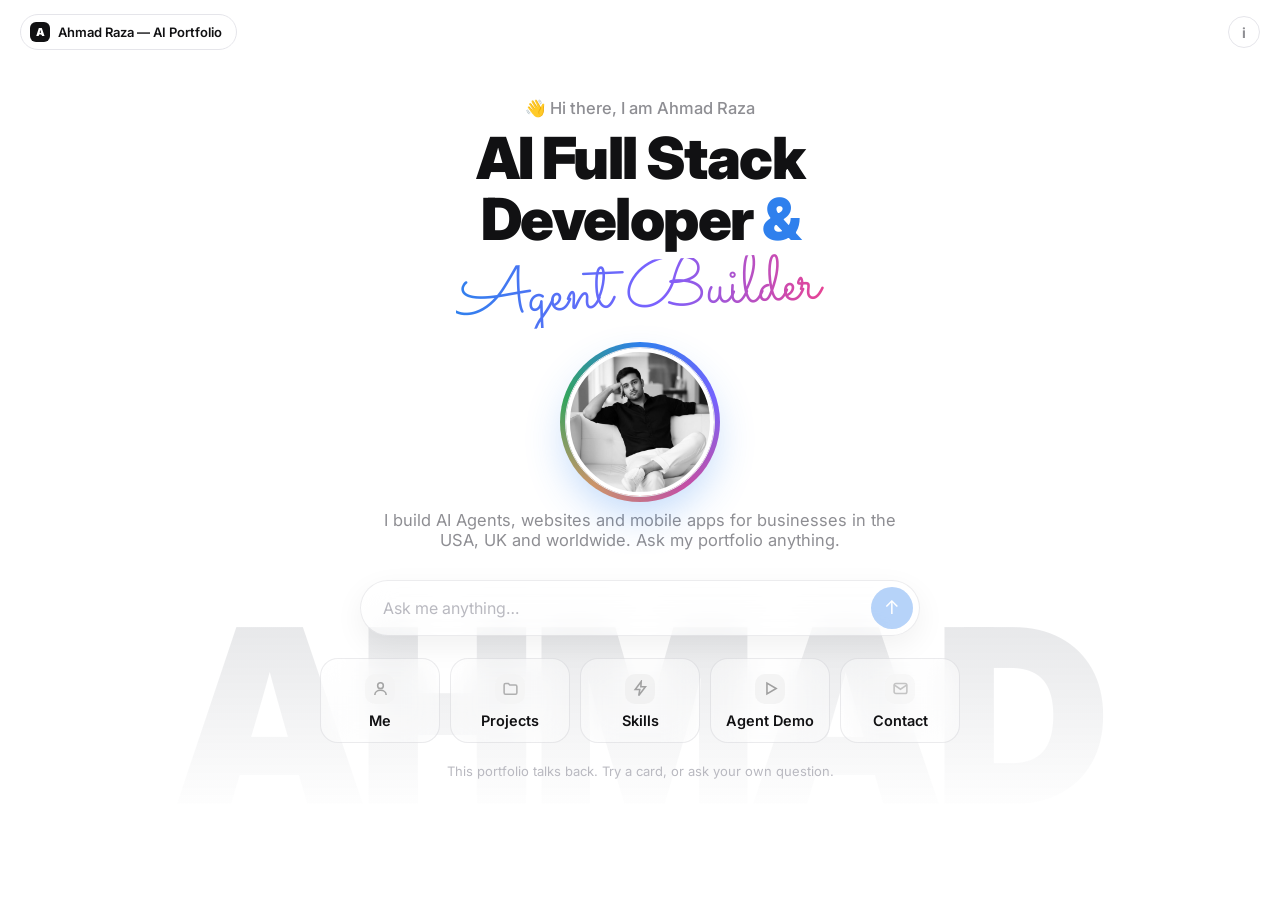
==== index.html @ c43556b7 "Match reference fluid physics: velocity dissipation 3 for slow local dye, full saturation colours" ====
<!DOCTYPE html>
<html lang="en">
<head>
<meta charset="UTF-8">
<meta name="viewport" content="width=device-width, initial-scale=1.0">
<title>Ahmad Raza — AI Full Stack Developer</title>
<link href="https://fonts.googleapis.com/css2?family=Sacramento&display=swap" rel="stylesheet">
<link rel="preconnect" href="https://fonts.googleapis.com">
<link href="https://fonts.googleapis.com/css2?family=Inter:wght@400;500;600;700;800;900&display=swap" rel="stylesheet">
<link rel="stylesheet" href="style.css?v=27">
</head>
<body>
<canvas id="fluid"></canvas>

<div class="topbar">
  <div class="brand-pill" id="homeBtn"><span class="mk">A</span> Ahmad Raza — AI Portfolio</div>
  <button id="backBtn">&#8249; Back</button>
  <div class="top-mid" id="topMid"><span class="av photo"></span> Ahmad Raza</div>
  <div class="info-dot">i</div>
</div>

<div class="scroll" id="scroll">
  <div class="watermark" id="wm">AHMAD</div>

  <!-- HOME -->
  <div class="home" id="home">
    <div class="greet">👋 Hi there, I am Ahmad Raza</div>
    <h1>AI Full Stack<br>Developer <span class="blue">&amp;</span><br><span class="script-grad">Agent Builder</span></h1>     <div class="avatar-ring"><div class="avatar-big photo"></div></div>     <p class="hero-sub">I build AI Agents, websites and mobile apps for businesses in the USA, UK and worldwide. Ask my portfolio anything.</p>
    <div class="askbar">
      <input id="askIn" type="text" placeholder="Ask me anything…" autocomplete="off">
      <button class="sendbtn" id="askSend" disabled>↑</button>
    </div>
    <div class="quick">
      <div class="qcard" data-q="me"><span class="qi" style="background:#E6F7F4"><svg viewBox="0 0 24 24" fill="none" stroke="#0E9594" stroke-width="2.2"><circle cx="12" cy="8" r="4"/><path d="M4 21c0-4 3.6-6.5 8-6.5s8 2.5 8 6.5"/></svg></span>Me</div>
      <div class="qcard" data-q="projects"><span class="qi" style="background:#EAF7EC"><svg viewBox="0 0 24 24" fill="none" stroke="#34A853" stroke-width="2.2"><path d="M3 7a2 2 0 0 1 2-2h4l2 2h8a2 2 0 0 1 2 2v9a2 2 0 0 1-2 2H5a2 2 0 0 1-2-2z"/></svg></span>Projects</div>
      <div class="qcard" data-q="skills"><span class="qi" style="background:#F1EAFD"><svg viewBox="0 0 24 24" fill="none" stroke="#7B61FF" stroke-width="2.2"><path d="M13 2 4.5 13.5H11L9.5 22 19 9.5h-6.5z"/></svg></span>Skills</div>
      <div class="qcard" data-q="demo"><span class="qi" style="background:#FDEAF3"><svg viewBox="0 0 24 24" fill="none" stroke="#E84393" stroke-width="2.2"><path d="M7 4.5v15l13-7.5z"/></svg></span>Agent Demo</div>
      <div class="qcard" data-q="contact"><span class="qi" style="background:#FFF3E0"><svg viewBox="0 0 24 24" fill="none" stroke="#F2994A" stroke-width="2.2"><rect x="3" y="5" width="18" height="14" rx="2.5"/><path d="m3 7 9 6 9-6"/></svg></span>Contact</div>
    </div>
    <div class="hint">This portfolio talks back. Try a card, or ask your own question.</div>
  </div>

  <!-- CHAT -->
  <div class="chatview" id="chat"></div>
</div>

<div class="composer" id="composer" style="display:none">
  <div class="composer-in">
    <div class="tabs">
      <button class="tab" data-q="me">Me</button>
      <button class="tab" data-q="projects">Projects</button>
      <button class="tab" data-q="skills">Skills</button>
      <button class="tab" data-q="demo">Agent Demo</button>
      <button class="tab" data-q="contact">Contact</button>
    </div>
    <div class="askbar" style="margin-top:0">
      <input id="chatIn" type="text" placeholder="Ask me anything…" autocomplete="off">
      <button class="sendbtn" id="chatSend" disabled>↑</button>
    </div>
    <div class="powered">Ahmad Raza — AI Full Stack Developer</div>
  </div>
</div>








<script src="fluid.js?v=20"></script>


<script src="app.js?v=27"></script>
</body>
</html>
---- style.css ----
:root{
  --ink:#111113; --mut:#8E8E93; --blue:#2F80ED; --fill:#F2F2F7; --line:#E5E5EA;
  --rad:22px;
}
*{margin:0;padding:0;box-sizing:border-box}
html,body{height:100%}
body{background:#fff;color:var(--ink);font-family:Inter,system-ui,-apple-system,sans-serif;display:flex;flex-direction:column;overflow:hidden}
button{font-family:Inter}
::-webkit-scrollbar{width:0;height:0}

/* top bar */
.topbar{display:flex;align-items:center;justify-content:space-between;padding:14px 20px;flex:0 0 auto}
.brand-pill{display:inline-flex;align-items:center;gap:8px;border:1px solid var(--line);border-radius:999px;padding:7px 14px 7px 9px;font-size:13px;font-weight:600;background:#fff cursor:pointer}
.brand-pill{cursor:pointer;background:#fff}
.brand-pill:hover{background:var(--fill)}
.brand-pill .mk{width:20px;height:20px;border-radius:6px;background:#111113;color:#fff;display:flex;align-items:center;justify-content:center;font-size:11px;font-weight:900}
.top-mid{display:none;align-items:center;gap:9px;font-weight:700;font-size:15px}
.top-mid .av{width:30px;height:30px;border-radius:50%;background:linear-gradient(135deg,#2F80ED,#7B61FF);color:#fff;display:flex;align-items:center;justify-content:center;font-size:12px;font-weight:800}
.info-dot{width:32px;height:32px;border-radius:50%;border:1px solid var(--line);display:flex;align-items:center;justify-content:center;color:var(--mut);font-weight:700;font-size:14px;background:#fff}

/* scroll area */
.scroll{flex:1;overflow-y:auto;position:relative}
.watermark{position:fixed;left:50%;transform:translateX(-50%);bottom:86px;font-weight:900;font-size:19vw;line-height:.8;color:transparent;background:linear-gradient(rgba(15,23,42,.10),rgba(15,23,42,0));-webkit-background-clip:text;background-clip:text;z-index:0;pointer-events:none;letter-spacing:-4px;white-space:nowrap;user-select:none}

/* home hero */
.home{position:relative;z-index:1;max-width:700px;margin:0 auto;padding:34px 20px 170px;text-align:center}
.greet{color:var(--mut);font-size:16.5px;font-weight:500;margin-bottom:10px}
.home h1{font-size:clamp(40px,7vw,58px);font-weight:900;letter-spacing:-1.6px;line-height:1.06}
.home h1 .blue{color:var(--blue)}
.avatar-big{width:118px;height:118px;border-radius:50%;margin:26px auto 6px;background:linear-gradient(135deg,#2F80ED,#7B61FF);display:flex;align-items:center;justify-content:center;color:#fff;font-size:42px;font-weight:900;letter-spacing:-1px;box-shadow:0 18px 40px rgba(47,128,237,.30);border:4px solid #fff;outline:1px solid var(--line)}
.hero-sub{color:var(--mut);font-size:16.5px;max-width:520px;margin:14px auto 0}
.askbar{margin:30px auto 0;max-width:560px;display:flex;align-items:center;gap:8px;background:rgba(255,255,255,.35);-webkit-backdrop-filter:blur(16px) saturate(1.2);backdrop-filter:blur(16px) saturate(1.2);border:1px solid rgba(15,23,42,.08);border-radius:999px;padding:6px 6px 6px 22px;box-shadow:0 10px 30px rgba(17,17,19,.06)}
.askbar input{flex:1;border:none;outline:none;font-size:16px;font-family:Inter;color:var(--ink);background:transparent;min-width:0}
.askbar input::placeholder{color:#B9B9C0}
.sendbtn{width:42px;height:42px;border-radius:50%;border:none;background:var(--blue);color:#fff;font-size:19px;cursor:pointer;display:flex;align-items:center;justify-content:center;flex:0 0 auto;transition:transform .15s,opacity .15s}
.sendbtn:disabled{opacity:.35;cursor:default}
.sendbtn:not(:disabled):hover{transform:scale(1.07)}
.quick{display:grid;grid-template-columns:repeat(5,1fr);gap:10px;max-width:640px;margin:22px auto 0}
@media(max-width:640px){.quick{grid-template-columns:repeat(3,1fr)}}
.qcard{background:rgba(255,255,255,.35);-webkit-backdrop-filter:blur(16px) saturate(1.2);backdrop-filter:blur(16px) saturate(1.2);border:1px solid rgba(15,23,42,.08);border-radius:18px;padding:15px 8px 13px;cursor:pointer;font-weight:600;font-size:14.5px;display:flex;flex-direction:column;align-items:center;gap:8px;transition:background .2s,transform .2s,box-shadow .2s}
.qcard:hover{background:var(--fill);transform:translateY(-2px)}
.qcard .qi{width:30px;height:30px;border-radius:10px;display:flex;align-items:center;justify-content:center}
.qcard .qi svg{width:17px;height:17px}
.hint{color:#B9B9C0;font-size:13px;margin-top:20px}

/* chat view */
.chatview{display:none;position:relative;z-index:1;max-width:700px;margin:0 auto;padding:10px 20px 180px;width:100%}
.msg{max-width:86%;padding:12px 16px;border-radius:20px;font-size:15.5px;line-height:1.55;margin-bottom:12px;animation:pop .3s ease}
@keyframes pop{from{opacity:0;transform:translateY(7px)}}
.msg.me{background:var(--blue);color:#fff;border-bottom-right-radius:7px;margin-left:auto;width:fit-content}
.msg.bot{background:#fff;margin-right:auto;width:100%;max-width:100%;padding:2px 0}
.msg.bot p{margin-bottom:10px}
.msg.bot p:last-child{margin-bottom:0}
.msg.bot a{color:var(--blue);text-decoration:none;font-weight:600}
.msg.bot h3{font-size:26px;font-weight:800;letter-spacing:-.6px;margin:4px 0 12px}
.msg.bot h4{font-size:16.5px;font-weight:800;margin:18px 0 9px;display:flex;align-items:center;gap:8px}
.msg.bot h4:first-child{margin-top:2px}
.typing{display:inline-flex;gap:5px;background:var(--fill);border-radius:999px;padding:12px 16px;margin-bottom:12px}
.typing i{width:7px;height:7px;border-radius:50%;background:#A9A9B2;animation:bl 1s infinite}
.typing i:nth-child(2){animation-delay:.15s}.typing i:nth-child(3){animation-delay:.3s}
@keyframes bl{0%,100%{opacity:.3}50%{opacity:1}}

/* rich blocks */
.profile-card{background:var(--fill);border-radius:var(--rad);padding:22px;display:flex;gap:18px;align-items:flex-start;margin-bottom:14px}
.profile-card .av{width:72px;height:72px;border-radius:50%;background:linear-gradient(135deg,#2F80ED,#7B61FF);color:#fff;display:flex;align-items:center;justify-content:center;font-size:25px;font-weight:900;flex:0 0 auto}
.profile-card .nm{font-size:21px;font-weight:800;letter-spacing:-.4px;display:flex;align-items:center;gap:9px;flex-wrap:wrap}
.live{display:inline-flex;align-items:center;gap:6px;background:#E7F8EE;color:#12805C;font-size:12px;font-weight:700;border-radius:999px;padding:4px 10px}
.live i{width:7px;height:7px;border-radius:50%;background:#22B573}
.prow{color:var(--mut);font-size:14px;margin-top:3px}
.prow b{color:var(--ink);font-weight:600}
.btn{display:inline-block;background:#111113;color:#fff;font-weight:600;padding:12px 24px;border-radius:999px;text-decoration:none;font-size:15px;border:none;cursor:pointer;transition:transform .15s}
.btn:hover{transform:translateY(-1px)}
.btn.blue{background:var(--blue)}
.pills{display:flex;flex-wrap:wrap;gap:8px;margin-bottom:6px}
.pillb{background:#1A1A1E;color:#fff;font-size:13.5px;font-weight:600;border-radius:999px;padding:8px 15px}
.pillb.light{background:var(--fill);color:var(--ink)}
.carousel{display:flex;gap:14px;overflow-x:auto;scroll-snap-type:x mandatory;padding:4px 2px 12px;margin:0 -2px}
.pcard{flex:0 0 270px;scroll-snap-align:start;border-radius:var(--rad);overflow:hidden;position:relative;height:330px;text-decoration:none;display:block;background:#111}
.pcard img{position:absolute;inset:0;width:100%;height:100%;object-fit:cover;object-position:top center}
.pcard .shade{position:absolute;inset:0;background:linear-gradient(180deg,rgba(0,0,0,.05) 40%,rgba(0,0,0,.78))}
.pcard .pc-in{position:absolute;inset:auto 0 0 0;padding:18px;color:#fff}
.pcard .tag{display:inline-block;background:rgba(255,255,255,.2);backdrop-filter:blur(6px);font-size:11.5px;font-weight:700;border-radius:999px;padding:4px 10px;margin-bottom:9px;text-transform:uppercase;letter-spacing:.6px}
.pcard .tt{font-size:22px;font-weight:800;line-height:1.15;letter-spacing:-.4px}
.pcard .ds{font-size:13.5px;opacity:.88;margin-top:5px;line-height:1.45}
.pc-nav{display:flex;gap:8px;margin:2px 0 12px}
.pc-nav button{width:36px;height:36px;border-radius:50%;border:1px solid var(--line);background:#fff;cursor:pointer;font-size:15px;color:var(--ink)}
.pc-nav button:hover{background:var(--fill)}
.chips{display:flex;flex-wrap:wrap;gap:8px;margin:4px 0 14px}
.chip{background:#fff;border:1.5px solid #111113;color:#111113;font-weight:600;font-size:14px;padding:9px 16px;border-radius:999px;cursor:pointer;transition:.15s}
.chip:hover{background:#111113;color:#fff}
.confirm{background:#EAF9F0;border:1.5px solid #2FBF71;border-radius:18px;padding:15px 17px;color:#14532D;font-size:14.5px;margin-bottom:12px;animation:pop .35s ease}
.confirm b{font-size:15.5px}
.linklist{list-style:none;margin:0 0 14px}
.linklist li{padding:9px 0;border-bottom:1px solid var(--line);font-size:15.5px}
.linklist li:last-child{border-bottom:none}
.linklist a{color:var(--blue);font-weight:600;text-decoration:none}
.linklist .lb{color:var(--mut);font-size:13px;display:block}

/* composer */
.composer{flex:0 0 auto;position:relative;z-index:5;background:linear-gradient(180deg,rgba(255,255,255,0),#fff 34%);padding:16px 16px 10px}
.composer-in{max-width:700px;margin:0 auto}
.tabs{display:flex;gap:8px;justify-content:center;margin-bottom:11px;flex-wrap:wrap}
.tab{border:1px solid var(--line);background:#fff;border-radius:999px;padding:8px 17px;font-size:14px;font-weight:600;cursor:pointer;color:var(--ink)}
.tab:hover{background:var(--fill)}
.tab.active{background:var(--fill);border-color:#D8D8DE}
.powered{text-align:center;color:#C4C4CC;font-size:12px;margin-top:9px}

.photo{background-image:url("avatar.jpg");background-size:cover;background-position:center 20%}
.avatar-big{transition:transform .45s ease}
.avatar-big:hover{transform:scale(1.03)}
.pcard img{filter:grayscale(1);transition:filter .55s ease,transform .7s ease}
.pcard:hover img{filter:grayscale(0);transform:scale(1.05)}
.pcard .shade{filter:saturate(.2);transition:filter .55s ease}
.pcard:hover .shade{filter:saturate(1.15)}
.qcard .qi{filter:grayscale(1);opacity:.65;transition:all .3s ease}
.qcard:hover .qi{filter:grayscale(0);opacity:1;transform:scale(1.12)}
.tab{transition:all .25s}
.chip{transition:all .2s}

@keyframes spin{to{transform:rotate(360deg)}}
.qcard{transition:all .35s cubic-bezier(.2,.8,.3,1.2)}
.qcard:hover,.qcard:active{transform:translateY(-5px) scale(1.03);box-shadow:0 16px 34px rgba(17,17,19,.12);border-color:#D8D8DE}
.qcard:hover .qi,.qcard:active .qi{transform:scale(1.22) rotate(-4deg)}
.pcard{transition:all .45s ease}
.pcard:hover{transform:translateY(-5px);box-shadow:0 22px 44px rgba(17,17,19,.22)}
.sendbtn:not(:disabled){animation:pulse 2.2s infinite}
@keyframes pulse{0%{box-shadow:0 0 0 0 rgba(47,128,237,.35)}70%{box-shadow:0 0 0 13px rgba(47,128,237,0)}100%{box-shadow:0 0 0 0 rgba(47,128,237,0)}}

.fchips{display:flex;gap:8px;flex-wrap:wrap;margin:4px 0 14px}
.fchip{border:1.5px solid #E3E3E8;background:#fff;border-radius:99px;padding:7px 14px;font:600 13px 'Inter';cursor:pointer;color:#55555C;transition:all .25s}
.fchip:hover{border-color:#2F80ED;color:#2F80ED;transform:translateY(-1px)}
.fchip.on{background:#111113;color:#fff;border-color:#111113}
.pc-btns{display:flex;gap:8px;margin-top:10px}
.pbtn{background:#fff;color:#111113;font:700 11.5px 'Inter';padding:6px 12px;border-radius:99px;text-decoration:none;transition:all .25s}
.pbtn:hover{background:#2F80ED;color:#fff;transform:translateY(-1px)}
.pbtn.gold{background:#E9C46A}
.pbtn.gold:hover{background:#2F80ED;color:#fff}
.btn.wa{background:#25D366;color:#fff}
.btn.wa:hover{background:#1EB856}

/* v8: readable white project cards with a picture on top */
.pcard{flex-direction:column;background:#fff;border:1px solid var(--line);color:var(--ink);height:auto;min-height:308px;box-shadow:0 8px 24px rgba(17,17,19,.05)}
.pc-media{height:150px;position:relative;flex:none;overflow:hidden;background:#EDF0F5}
.pc-media img{position:absolute;inset:0;width:100%;height:100%;object-fit:cover;filter:grayscale(.5);transition:filter .5s ease,transform .6s ease}
.pcard:hover .pc-media img{filter:none;transform:scale(1.06)}
.pc-media .tag{position:absolute;top:10px;left:10px;background:rgba(17,17,19,.88);color:#fff;z-index:2}
.pc-body{padding:13px 15px 15px;display:flex;flex-direction:column;gap:5px;flex:1;text-align:left}
.pcard .tt{color:var(--ink);font-size:16.5px}
.pcard .ds{color:#62626B;font-size:12.5px;line-height:1.5;flex:1}
.pc-btns{margin-top:9px}
.pbtn{background:#111113;color:#fff}
.pbtn:hover{background:#2F80ED;color:#fff}
.pbtn.gold{background:#E9C46A;color:#111113}
.pbtn.gold:hover{background:#2F80ED;color:#fff}
#backBtn{display:none;align-items:center;gap:2px;background:#fff;border:1px solid var(--line);border-radius:99px;padding:8px 15px;font:700 13.5px 'Inter';color:var(--ink);cursor:pointer;box-shadow:0 6px 18px rgba(17,17,19,.06)}
#backBtn:hover{border-color:#2F80ED;color:#2F80ED}
body.inchat #backBtn{display:inline-flex}
body.inchat #homeBtn{display:none}

/* v9: every answer sits in a designed card; contact becomes tappable cards */
.msg.bot .ans{background:#FBFBFD;border:1px solid var(--line);border-radius:20px;padding:16px 18px;box-shadow:0 10px 30px rgba(17,17,19,.05)}
.ans h3{display:flex;align-items:center;gap:10px}
.ans h3::before{content:"";width:9px;height:23px;border-radius:4px;background:linear-gradient(180deg,#2F80ED,#7B61FF);flex:none}
.cgrid{display:flex;flex-direction:column;gap:9px;margin:12px 0}
.crow{display:flex;align-items:center;gap:12px;background:#fff;border:1px solid var(--line);border-radius:15px;padding:11px 14px;text-decoration:none;color:var(--ink);transition:all .25s}
.crow:hover{transform:translateY(-2px);box-shadow:0 12px 26px rgba(17,17,19,.09);border-color:#D8D8DE}
.crow .ci{width:40px;height:40px;border-radius:12px;display:flex;align-items:center;justify-content:center;flex:none}
.crow .ci svg{width:21px;height:21px}
.crow .cl{font-size:11px;font-weight:700;letter-spacing:.6px;text-transform:uppercase;color:#8A8A93}
.crow .cv{font-size:14.5px;font-weight:700;color:var(--ink);word-break:break-all}
.crow .car{margin-left:auto;color:#B9B9C0;font-size:19px;font-weight:800;flex:none}

/* v10: stylish script accents + cursor spotlight inside cards */
.script-grad{font-family:'Sacramento',cursive;font-weight:400;font-size:1.22em;line-height:.9;display:inline-block;transform:rotate(-2.5deg) translateY(4px);background:linear-gradient(92deg,#2F80ED,#7B61FF 55%,#E84393);-webkit-background-clip:text;background-clip:text;color:transparent;padding-right:.08em}
.sig{font-family:'Sacramento',cursive;font-size:27px;color:#8A6D1F;background:linear-gradient(92deg,#B8912A,#E9C46A);-webkit-background-clip:text;background-clip:text;color:transparent;margin-left:8px;vertical-align:-4px}
.qcard,.crow{position:relative;overflow:hidden}
.qcard::before,.pcard::before,.crow::before{content:"";position:absolute;inset:0;border-radius:inherit;background:radial-gradient(230px circle at var(--mx,50%) var(--my,50%),rgba(47,128,237,.16),rgba(123,97,255,.07) 45%,transparent 68%);opacity:0;transition:opacity .3s;pointer-events:none;z-index:0}
.qcard:hover::before,.pcard:hover::before,.crow:hover::before{opacity:1}
.qcard>*,.crow>*{position:relative;z-index:1}

/* v11: reference matched cursor wash: small pastel blob, springy trail, slow hue cycle */
@keyframes hueSpin{from{filter:blur(42px) hue-rotate(0deg)}to{filter:blur(42px) hue-rotate(360deg)}}

.photo{background-image:url("avatar.jpg") !important;background-size:cover !important;background-position:center 20% !important}

/* v12: cursor wash made clearly visible: bigger, richer color, grows over interactive things */
@keyframes hueSpin{from{filter:blur(30px) saturate(1.5) hue-rotate(0deg)}to{filter:blur(30px) saturate(1.5) hue-rotate(360deg)}}

a.btn{color:#fff !important;text-decoration:none}
.btn{padding:12px 24px;border-radius:99px;font-weight:800;letter-spacing:.2px;box-shadow:0 12px 26px rgba(17,17,19,.13);transition:all .25s}
.btn:hover{transform:translateY(-2px);box-shadow:0 18px 34px rgba(17,17,19,.16)}
.btn.wa{background:linear-gradient(135deg,#2BE07A,#1DA851)}
.btn.blue{background:linear-gradient(135deg,#3B8BFF,#2F6FDB)}
.crow{border-radius:20px;padding:13px 16px;border-color:#ECECF1;box-shadow:0 8px 22px rgba(17,17,19,.05)}
.crow .ci{border-radius:14px;width:44px;height:44px}
@keyframes hueSpin{from{filter:blur(30px) saturate(1.75) hue-rotate(0deg)}to{filter:blur(30px) saturate(1.75) hue-rotate(360deg)}}
.scroll{position:relative;z-index:1}
.topbar{z-index:60}

/* v15: project card pictures in full colour */
.pc-media{height:170px}
.pc-media img{filter:none}
.pcard:hover .pc-media img{filter:none;transform:scale(1.06)}

#fluid{position:fixed;inset:0;width:100vw;height:100vh;z-index:0;pointer-events:none}

/* v16: cards polished, skills redesigned light and tinted */
.pc-media{height:180px}
.pc-body{padding:15px 16px 16px;gap:7px}
.pc-body .tag{display:inline-block;align-self:flex-start;background:#F2F2F7;color:#55555C;font-size:11px;font-weight:700;letter-spacing:.6px;text-transform:uppercase;border-radius:99px;padding:5px 11px}
.pbtn{border:1px solid #E3E3E8;background:#FAFAFB;padding:8px 14px;font-size:12px}
.pbtn.gold{background:linear-gradient(135deg,#FFC53D,#FF9E2C);border-color:transparent;color:#1A1A1E}
.msg.bot.ans h3{font-size:20px;letter-spacing:-.3px;margin:2px 0 6px}
.msg.bot.ans h4{font-size:11.5px;letter-spacing:1.2px;text-transform:uppercase;color:#8A8A93;margin:16px 0 9px}
.pills{gap:9px;margin-bottom:4px}
.pillb{background:#fff;border:1px solid #E7E7EC;color:#1A1A1E;box-shadow:0 2px 8px rgba(17,17,19,.04);padding:8px 15px;transition:all .2s}
.pillb:hover{transform:translateY(-1px);box-shadow:0 6px 14px rgba(17,17,19,.08)}
.pills.g-ai .pillb{background:#F2F7FF;border-color:#D6E4FF}
.pills.g-lang .pillb{background:#F5F3FF;border-color:#E2DBFF}
.pills.g-web .pillb{background:#EFFAF3;border-color:#CFEBDB}
.pills.g-data .pillb{background:#FFF7ED;border-color:#FADFC0}
.pills.g-tools .pillb{background:#FDF2F8;border-color:#F5D5E4}

/* v17: answer-card heading sizes for the restored .ans wrapper */
.ans h3{font-size:20px;letter-spacing:-.3px;margin:2px 0 6px}
.ans h4{font-size:11.5px;letter-spacing:1.2px;text-transform:uppercase;color:#8A8A93;margin:16px 0 9px}

/* v18: card pictures keep their full 3:2 frame, centred, never cut */
.pc-media{height:auto;aspect-ratio:3/2}
.pc-media img{object-position:center}


/* v24: entrance mapped exactly from the reference: hero text drops 60px, ask+cards rise 80px together (delay .2s), avatar and watermark static */
@keyframes refDrop{from{opacity:0;transform:translateY(-60px)}to{opacity:1;transform:translateY(0)}}
@keyframes refRise{from{opacity:0;transform:translateY(80px)}to{opacity:1;transform:translateY(0)}}
.qcard:hover{transform:translateY(-4px);background:rgba(255,255,255,.6);box-shadow:0 14px 28px rgba(15,23,42,.14)}
.qcard:active{transform:scale(.95)}
@keyframes refRise{from{opacity:0;transform:translateY(80px)}to{opacity:1;transform:translateY(0)}}
.qcard:hover{transform:translateY(-4px);background:rgba(255,255,255,.6);box-shadow:0 14px 28px rgba(15,23,42,.14)}
.qcard:active{transform:scale(.95)}
.topbar{animation:refDrop .8s ease 0s both}
.home .greet{animation:refDrop .8s ease 0s both}
.home h1{animation:refDrop .8s ease 0s both}
.home .hero-sub{animation:refDrop .8s ease 0s both}
.home .askbar{animation:refRise .8s ease .2s both}
.home .quick{animation:refRise .8s ease .2s both}
.qcard:hover{transform:translateY(-4px);background:rgba(255,255,255,.6);box-shadow:0 14px 28px rgba(15,23,42,.14)}
.qcard:active{transform:scale(.95)}

/* restored: rotating rainbow ring around the hero photo (original design) */
.avatar-ring{position:relative;width:148px;height:148px;margin:28px auto 8px}
.avatar-ring::before{content:"";position:absolute;inset:-6px;border-radius:50%;background:conic-gradient(from 0deg,#2F80ED,#7B61FF,#E84393,#F2994A,#34A853,#2F80ED);animation:spin 7s linear infinite}
.avatar-ring .avatar-big{width:100%;height:100%;margin:0;position:relative;z-index:1}
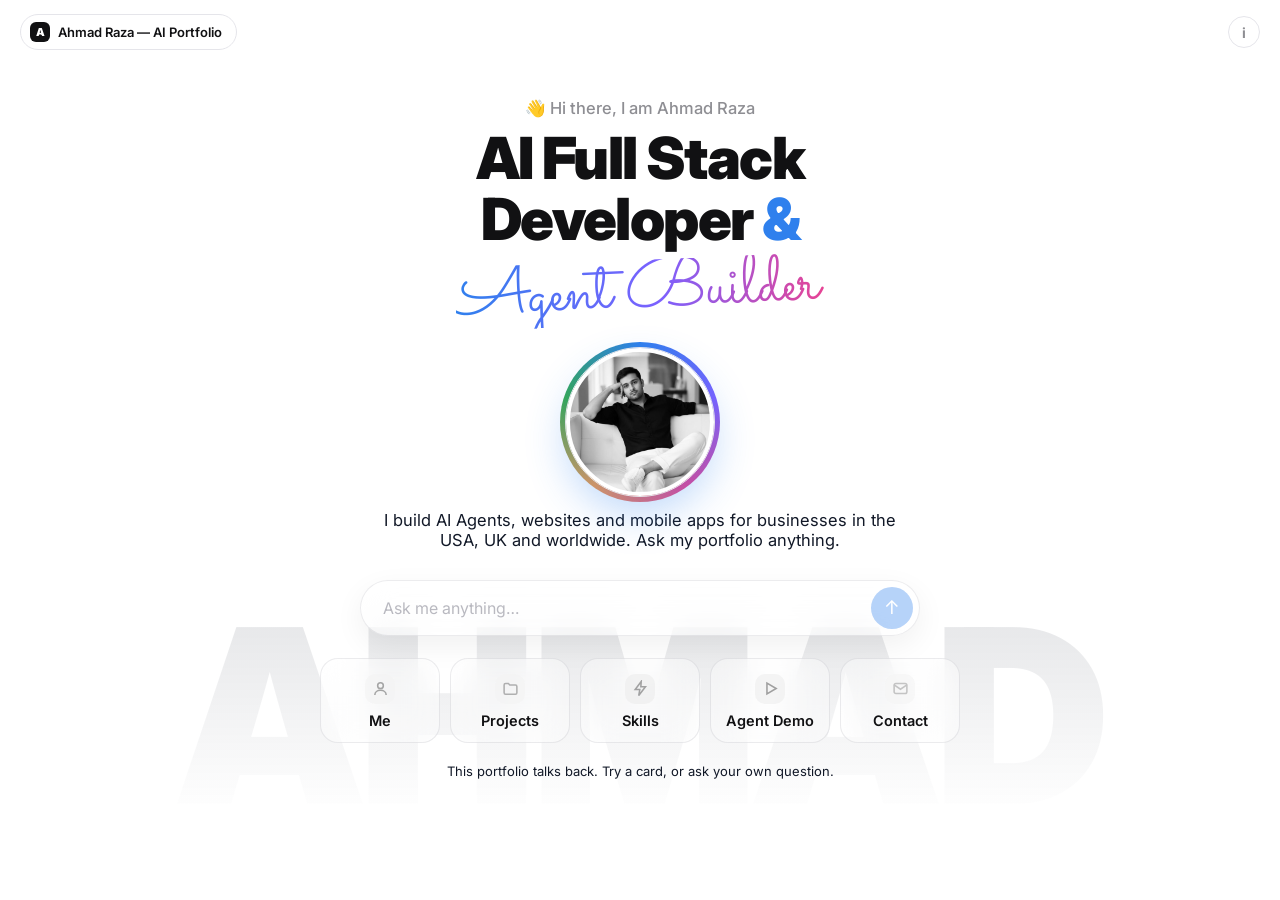
==== commit 5410723b: "Hero texts and hint to solid black for readability" ====
--- a/index.html
+++ b/index.html
@@ -7,7 +7,7 @@
 <link href="https://fonts.googleapis.com/css2?family=Sacramento&display=swap" rel="stylesheet">
 <link rel="preconnect" href="https://fonts.googleapis.com">
 <link href="https://fonts.googleapis.com/css2?family=Inter:wght@400;500;600;700;800;900&display=swap" rel="stylesheet">
-<link rel="stylesheet" href="style.css?v=27">
+<link rel="stylesheet" href="style.css?v=28">
 </head>
 <body>
 <canvas id="fluid"></canvas>
--- a/style.css
+++ b/style.css
@@ -28,7 +28,7 @@
 .home h1{font-size:clamp(40px,7vw,58px);font-weight:900;letter-spacing:-1.6px;line-height:1.06}
 .home h1 .blue{color:var(--blue)}
 .avatar-big{width:118px;height:118px;border-radius:50%;margin:26px auto 6px;background:linear-gradient(135deg,#2F80ED,#7B61FF);display:flex;align-items:center;justify-content:center;color:#fff;font-size:42px;font-weight:900;letter-spacing:-1px;box-shadow:0 18px 40px rgba(47,128,237,.30);border:4px solid #fff;outline:1px solid var(--line)}
-.hero-sub{color:var(--mut);font-size:16.5px;max-width:520px;margin:14px auto 0}
+.hero-sub{color:#111827;font-size:16.5px;max-width:520px;margin:14px auto 0}
 .askbar{margin:30px auto 0;max-width:560px;display:flex;align-items:center;gap:8px;background:rgba(255,255,255,.35);-webkit-backdrop-filter:blur(16px) saturate(1.2);backdrop-filter:blur(16px) saturate(1.2);border:1px solid rgba(15,23,42,.08);border-radius:999px;padding:6px 6px 6px 22px;box-shadow:0 10px 30px rgba(17,17,19,.06)}
 .askbar input{flex:1;border:none;outline:none;font-size:16px;font-family:Inter;color:var(--ink);background:transparent;min-width:0}
 .askbar input::placeholder{color:#B9B9C0}
@@ -41,7 +41,7 @@
 .qcard:hover{background:var(--fill);transform:translateY(-2px)}
 .qcard .qi{width:30px;height:30px;border-radius:10px;display:flex;align-items:center;justify-content:center}
 .qcard .qi svg{width:17px;height:17px}
-.hint{color:#B9B9C0;font-size:13px;margin-top:20px}
+.hint{color:#111827;font-size:13px;margin-top:20px}
 
 /* chat view */
 .chatview{display:none;position:relative;z-index:1;max-width:700px;margin:0 auto;padding:10px 20px 180px;width:100%}
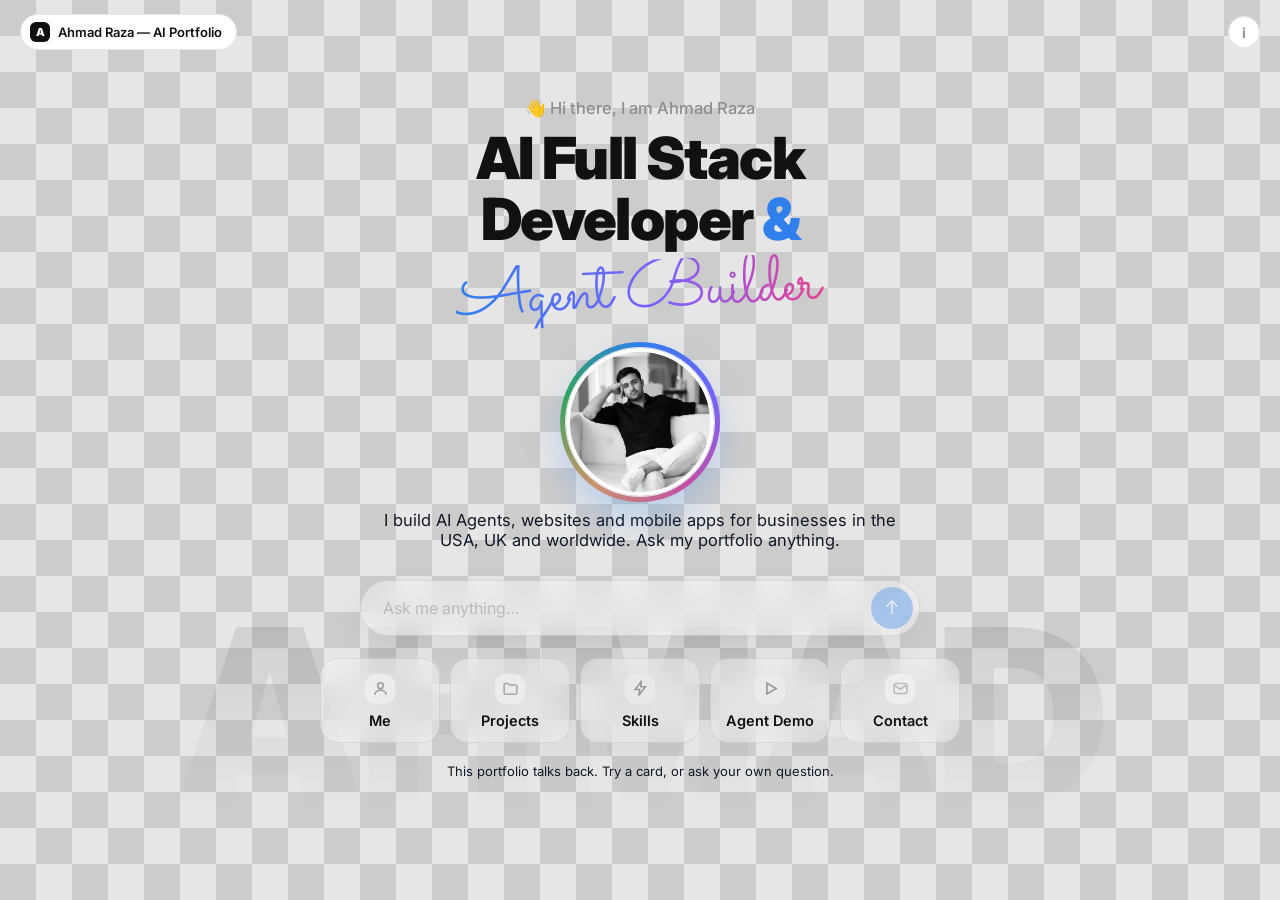
==== commit 1c17814e: "Fix fluid startup crash: remove leftover analytics call, no intro splats" ====
--- a/index.html
+++ b/index.html
@@ -68,7 +68,7 @@
 
 
 
-<script src="fluid.js?v=20"></script>
+<script src="fluid.js?v=21"></script>
 
 
 <script src="app.js?v=27"></script>
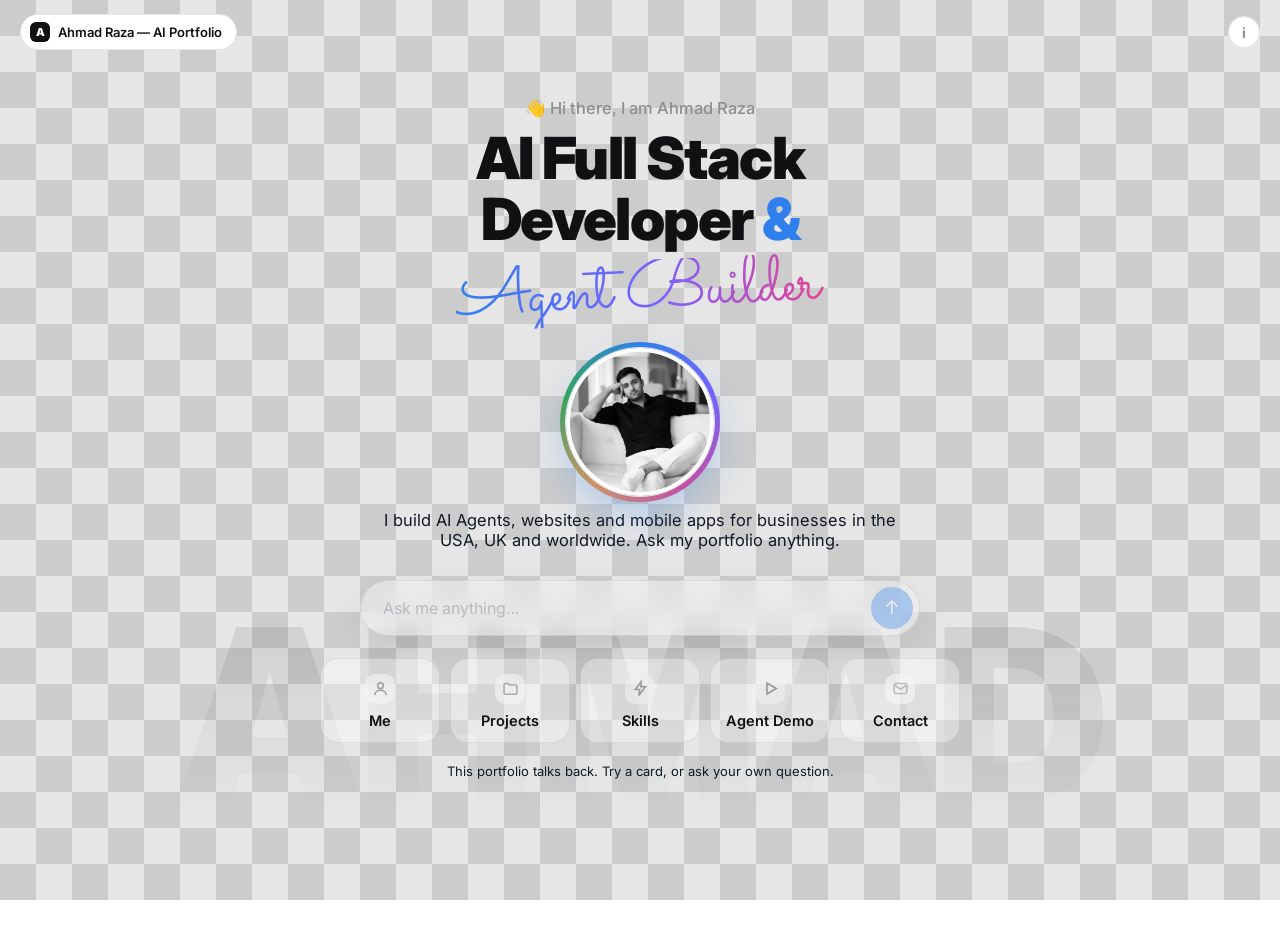
==== commit 3e2c9eda: "Solid white page background: html, body and fluid canvas" ====
--- a/index.html
+++ b/index.html
@@ -7,7 +7,7 @@
 <link href="https://fonts.googleapis.com/css2?family=Sacramento&display=swap" rel="stylesheet">
 <link rel="preconnect" href="https://fonts.googleapis.com">
 <link href="https://fonts.googleapis.com/css2?family=Inter:wght@400;500;600;700;800;900&display=swap" rel="stylesheet">
-<link rel="stylesheet" href="style.css?v=28">
+<link rel="stylesheet" href="style.css?v=29">
 </head>
 <body>
 <canvas id="fluid"></canvas>
--- a/style.css
+++ b/style.css
@@ -3,7 +3,7 @@
   --rad:22px;
 }
 *{margin:0;padding:0;box-sizing:border-box}
-html,body{height:100%}
+html,html{background:#fff}body{background:#fff;height:100%}
 body{background:#fff;color:var(--ink);font-family:Inter,system-ui,-apple-system,sans-serif;display:flex;flex-direction:column;overflow:hidden}
 button{font-family:Inter}
 ::-webkit-scrollbar{width:0;height:0}
@@ -202,7 +202,7 @@
 .pc-media img{filter:none}
 .pcard:hover .pc-media img{filter:none;transform:scale(1.06)}
 
-#fluid{position:fixed;inset:0;width:100vw;height:100vh;z-index:0;pointer-events:none}
+#fluid{position:fixed;inset:0;width:100vw;height:100vh;z-index:0;pointer-events:none;background:#fff}
 
 /* v16: cards polished, skills redesigned light and tinted */
 .pc-media{height:180px}
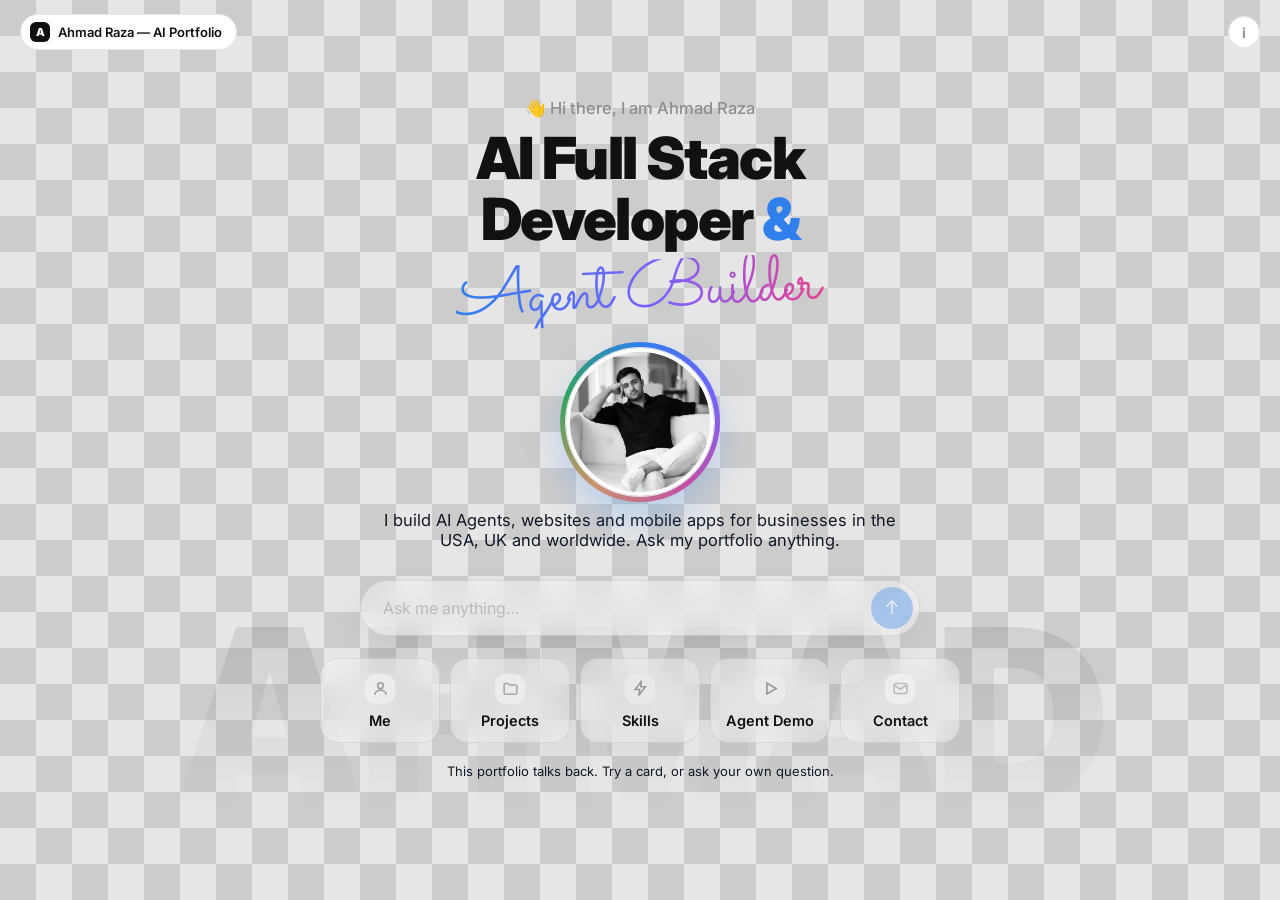
==== commit 0ad0ff03: "Fix page scroll: definite html height plus shrinkable scroll area; lighter mobile dye for phone spee" ====
--- a/index.html
+++ b/index.html
@@ -7,7 +7,7 @@
 <link href="https://fonts.googleapis.com/css2?family=Sacramento&display=swap" rel="stylesheet">
 <link rel="preconnect" href="https://fonts.googleapis.com">
 <link href="https://fonts.googleapis.com/css2?family=Inter:wght@400;500;600;700;800;900&display=swap" rel="stylesheet">
-<link rel="stylesheet" href="style.css?v=29">
+<link rel="stylesheet" href="style.css?v=30">
 </head>
 <body>
 <canvas id="fluid"></canvas>
--- a/style.css
+++ b/style.css
@@ -250,4 +250,9 @@
 /* restored: rotating rainbow ring around the hero photo (original design) */
 .avatar-ring{position:relative;width:148px;height:148px;margin:28px auto 8px}
 .avatar-ring::before{content:"";position:absolute;inset:-6px;border-radius:50%;background:conic-gradient(from 0deg,#2F80ED,#7B61FF,#E84393,#F2994A,#34A853,#2F80ED);animation:spin 7s linear infinite}
-.avatar-ring .avatar-big{width:100%;height:100%;margin:0;position:relative;z-index:1}+.avatar-ring .avatar-big{width:100%;height:100%;margin:0;position:relative;z-index:1}
+
+/* scroll fix: definite page height + shrinkable scroll area */
+html{height:100%}
+.scroll{min-height:0}
+.topbar{flex:none}
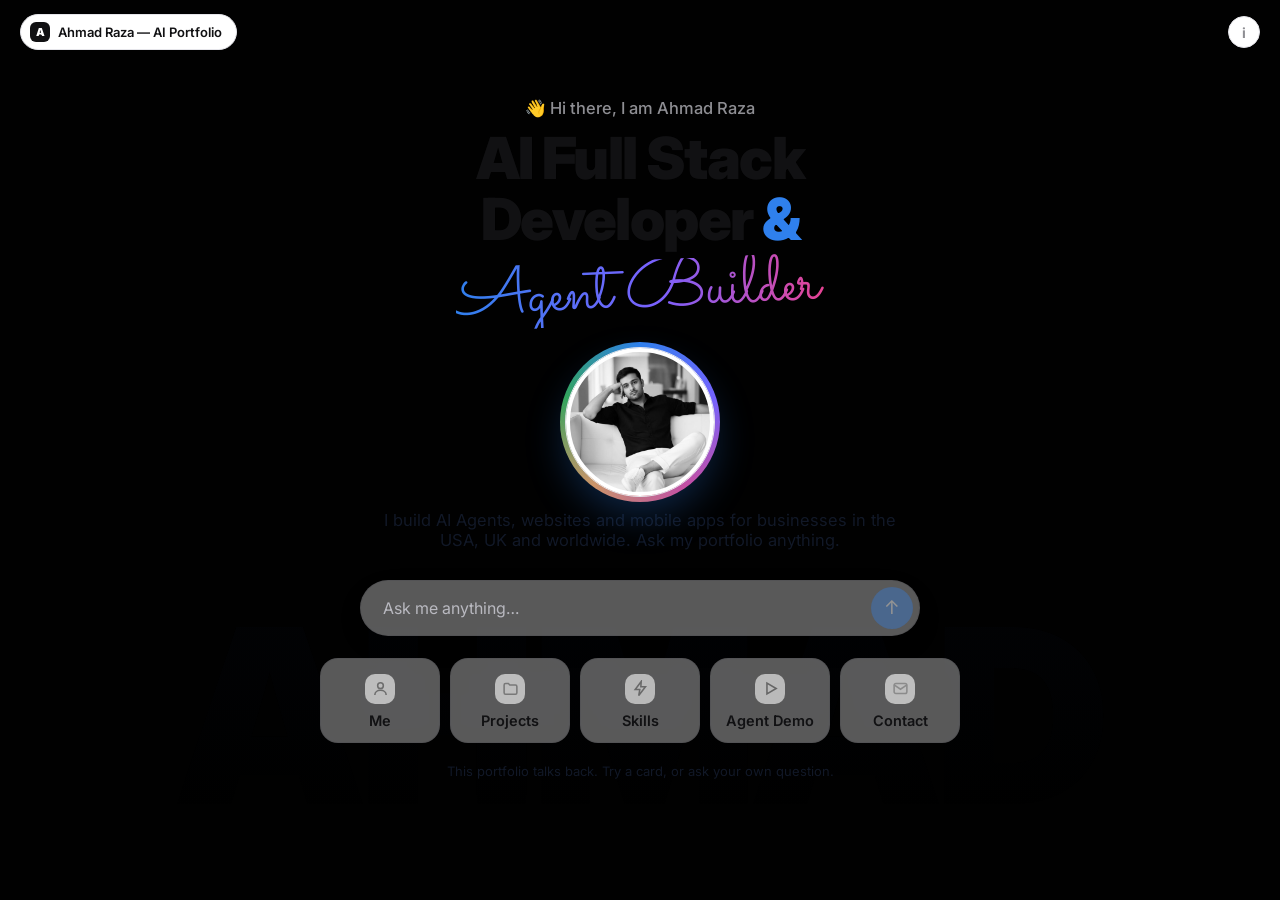
==== commit 15e6dd49: "Disable transparent mode so fluid fills white instead of painting checkerboard" ====
--- a/index.html
+++ b/index.html
@@ -68,7 +68,7 @@
 
 
 
-<script src="fluid.js?v=21"></script>
+<script src="fluid.js?v=22"></script>
 
 
 <script src="app.js?v=27"></script>
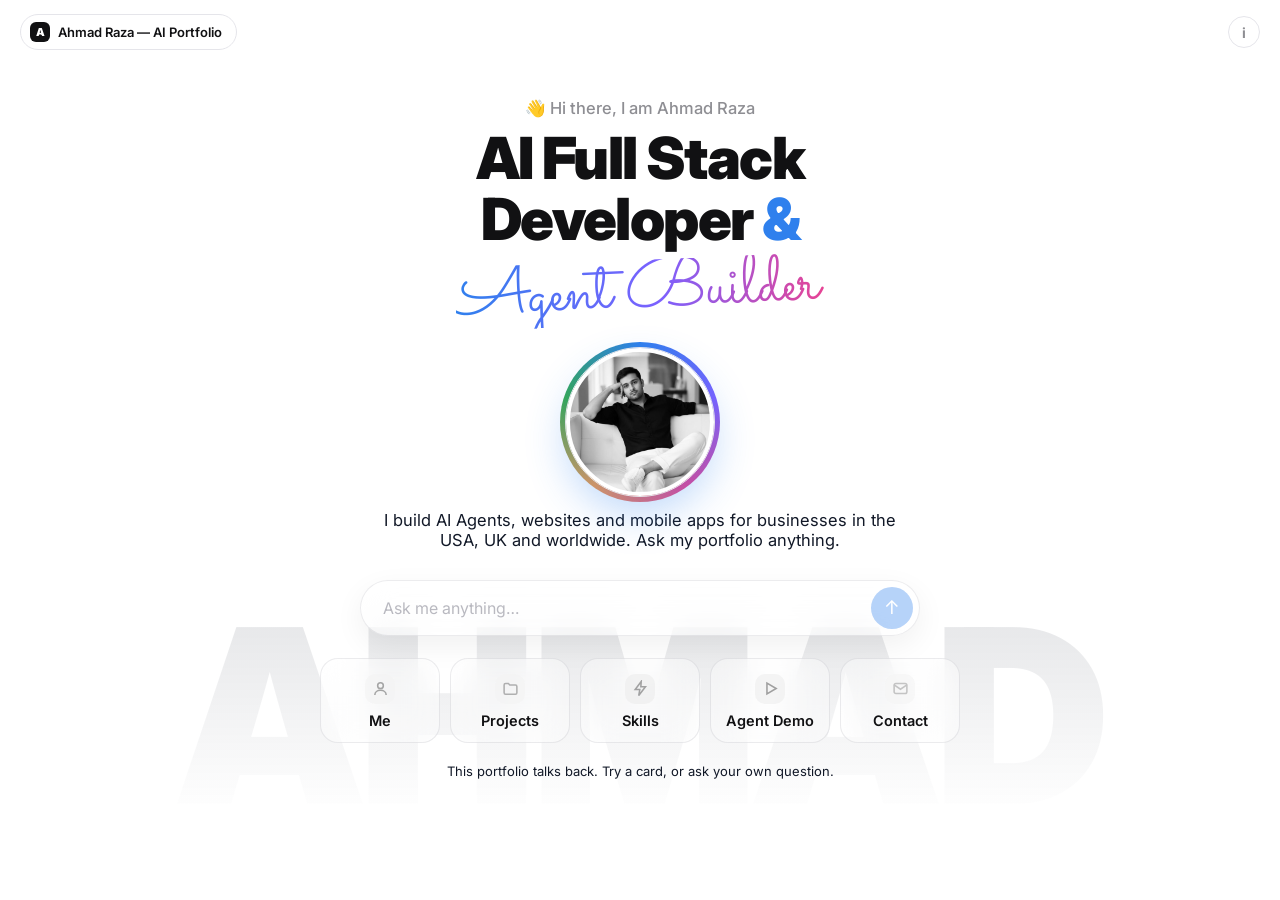
==== commit 4ac3c031: "Fix black background: BACK_COLOR must be 0-255 scale for normalizeColor" ====
--- a/index.html
+++ b/index.html
@@ -68,7 +68,7 @@
 
 
 
-<script src="fluid.js?v=22"></script>
+<script src="fluid.js?v=23"></script>
 
 
 <script src="app.js?v=27"></script>
